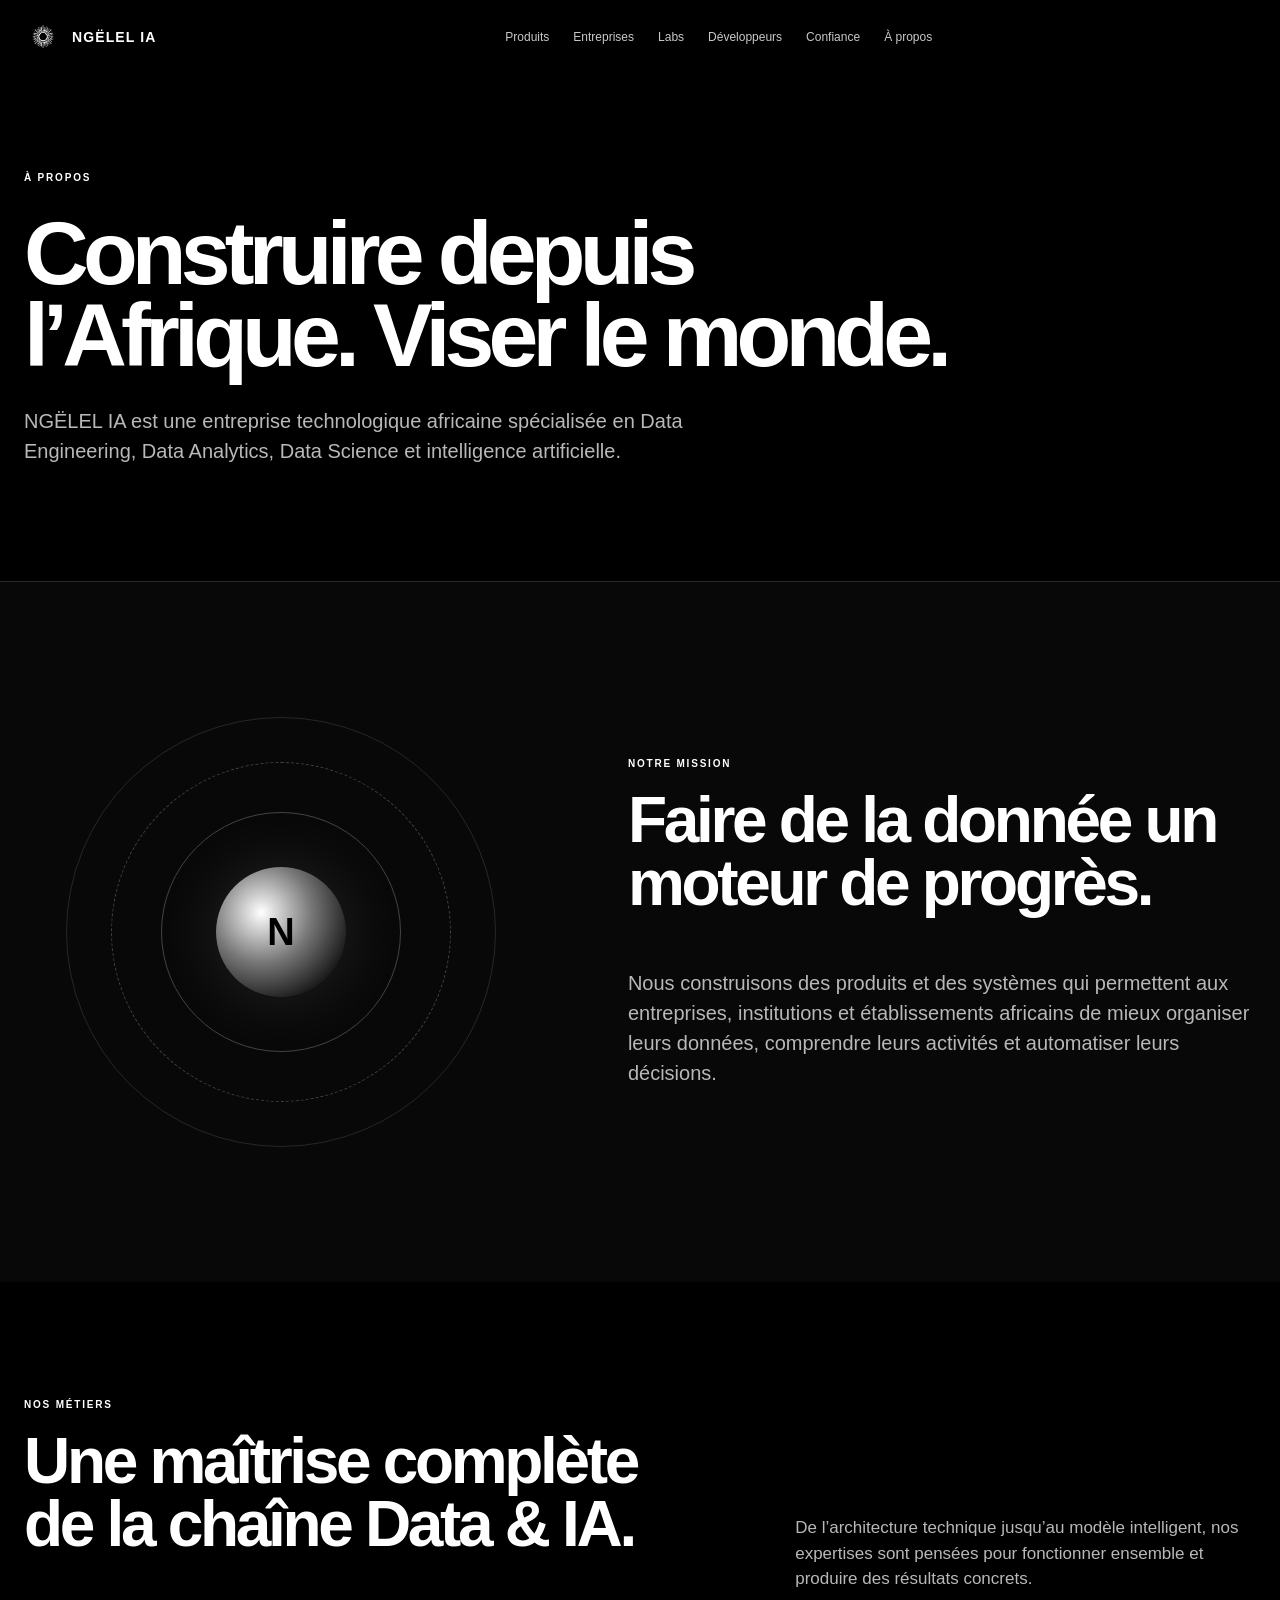
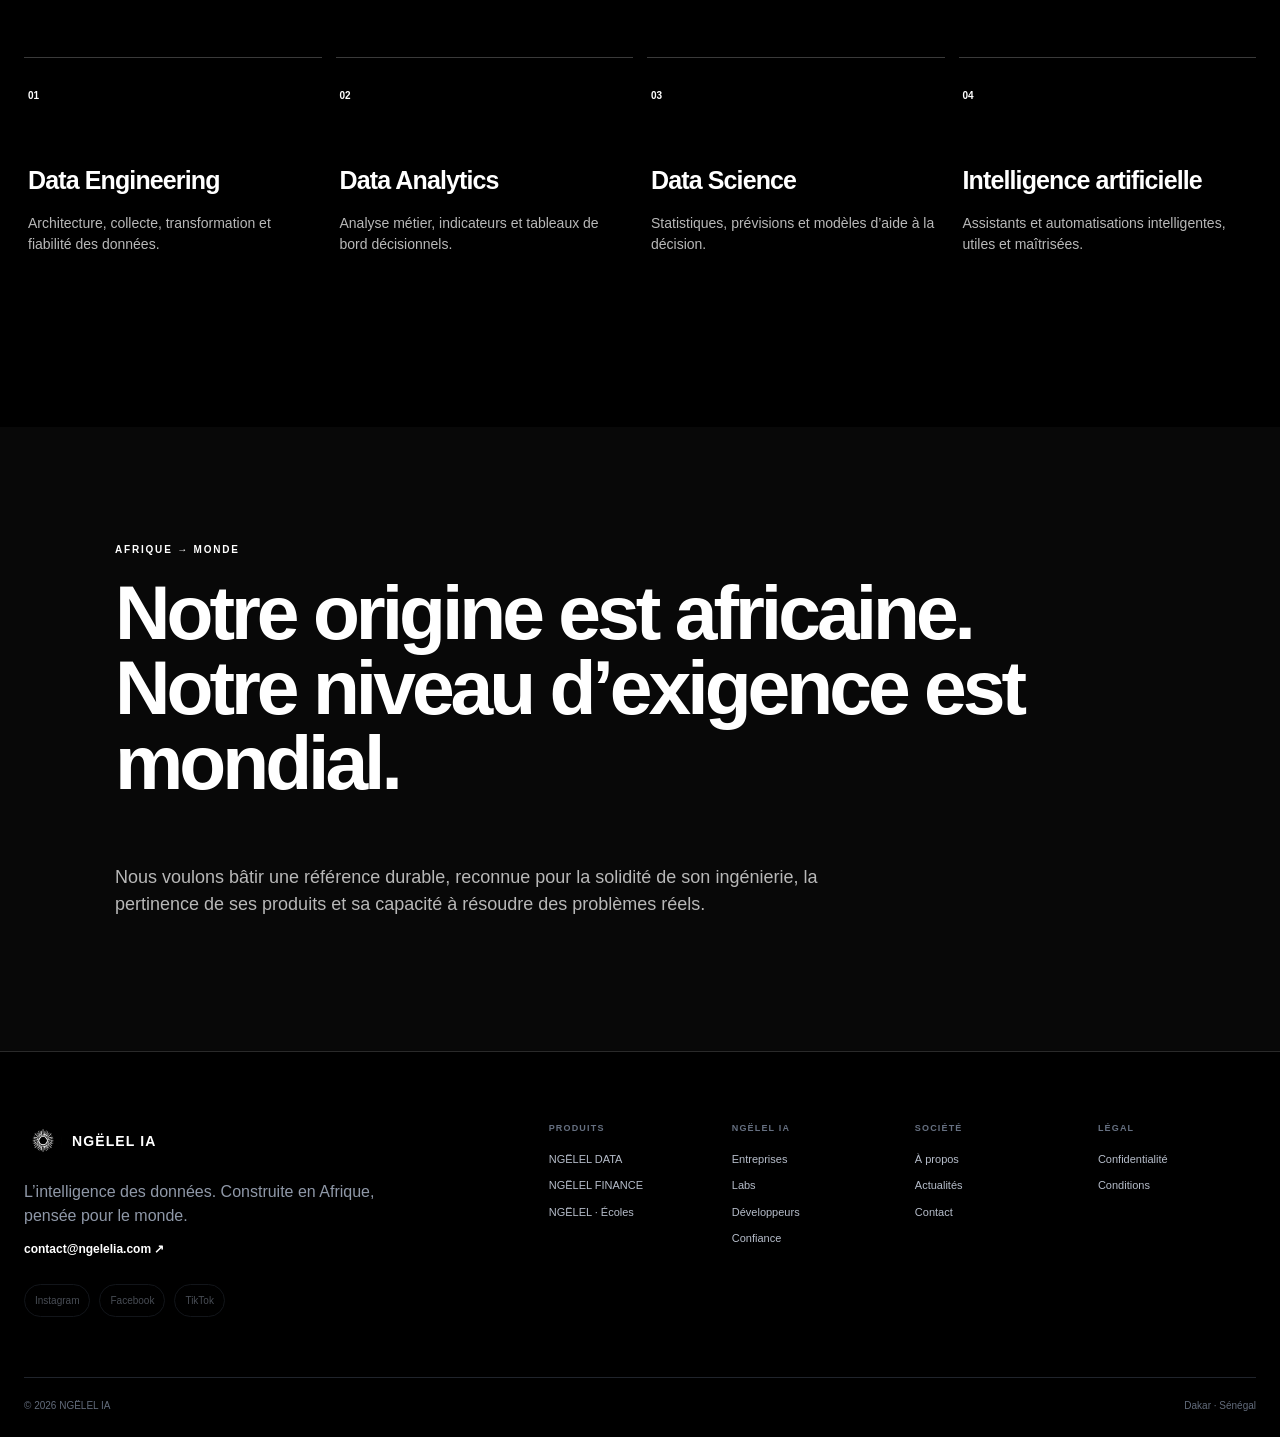
==== company.html @ 85d07af7 "Initialisation du site officiel NGELEL IA" ====
<!DOCTYPE html><html lang="fr"><head><meta charset="utf-8">
<meta name="viewport" content="width=device-width,initial-scale=1,viewport-fit=cover">
<meta name="theme-color" content="#07080b">
<meta name="description" content="NGËLEL IA est une entreprise technologique africaine spécialisée en Data Engineering, Data Analytics, Data Science et intelligence artificielle.">
<meta name="robots" content="index,follow,max-image-preview:large">
<meta property="og:type" content="website">
<meta property="og:title" content="À propos — NGËLEL IA">
<meta property="og:description" content="NGËLEL IA est une entreprise technologique africaine spécialisée en Data Engineering, Data Analytics, Data Science et intelligence artificielle.">
<meta property="og:image" content="https://ngelelia.com/assets/ngelel-logo.jpeg">
<meta name="twitter:card" content="summary">
<!-- SEO PRODUCTION NGËLEL IA -->
<meta property="og:site_name" content="NGËLEL IA">
<meta property="og:locale" content="fr_SN">
<meta property="og:url" content="https://ngelelia.com/company.html">
<meta property="og:image:width" content="843">
<meta property="og:image:height" content="843">
<meta property="og:image:alt" content="Logo NGËLEL IA">
<meta name="twitter:title" content="À propos — NGËLEL IA">
<meta name="twitter:description" content="NGËLEL IA est une entreprise technologique africaine spécialisée en Data Engineering, Data Analytics, Data Science et intelligence artificielle.">
<meta name="twitter:image" content="https://ngelelia.com/assets/ngelel-logo.jpeg">
<meta name="twitter:image:alt" content="Logo NGËLEL IA">
<link rel="canonical" href="https://ngelelia.com/company.html">
<!-- FIN SEO PRODUCTION -->
<title>À propos — NGËLEL IA</title>
<link rel="icon" href="assets/ngelel-logo.jpeg">
<link rel="manifest" href="site.webmanifest">

<link rel="stylesheet" href="styles.css">
<!-- DONNÉES STRUCTURÉES NGËLEL IA -->
<script type="application/ld+json">
{
  "@context": "https://schema.org",
  "@graph": [
    {
      "@type": "WebPage",
      "@id": "https://ngelelia.com/company.html#webpage",
      "url": "https://ngelelia.com/company.html",
      "name": "À propos — NGËLEL IA",
      "description": "NGËLEL IA est une entreprise technologique africaine spécialisée en Data Engineering, Data Analytics, Data Science et intelligence artificielle.",
      "isPartOf": {
        "@id": "https://ngelelia.com/#website"
      },
      "about": {
        "@id": "https://ngelelia.com/#organization"
      },
      "inLanguage": "fr-SN"
    },
    {
      "@type": "BreadcrumbList",
      "@id": "https://ngelelia.com/company.html#breadcrumb",
      "itemListElement": [
        {
          "@type": "ListItem",
          "position": 1,
          "name": "Accueil",
          "item": "https://ngelelia.com/"
        },
        {
          "@type": "ListItem",
          "position": 2,
          "name": "À propos",
          "item": "https://ngelelia.com/company.html"
        }
      ]
    }
  ]
}
</script>
<!-- FIN DONNÉES STRUCTURÉES -->
</head><body>
<a class="skip-link" href="#main"><span>Aller au contenu</span></a>
<header class="site-header" data-header>
  <div class="shell nav">
    <a class="brand" href="index.html" aria-label="NGËLEL IA">
      <img src="assets/ngelel-logo.jpeg" class="brand-mark" alt="">
      <span>NGËLEL IA</span>
    </a>
    <button class="menu-toggle" type="button" aria-label="Menu" aria-expanded="false" data-menu-toggle></button>
    <nav class="nav-links" data-nav>
      <a href="index.html#products"><span>Produits</span></a>
      <a href="enterprise.html"><span>Entreprises</span></a>
      <a href="labs.html">Labs</a>
      <a href="developers.html"><span>Développeurs</span></a>
      <a href="security.html"><span>Confiance</span></a>
      <a href="company.html"><span>À propos</span></a>
    </nav>

  </div>
</header><main id="main">
<section class="page-hero"><div class="shell reveal"><p class="eyebrow"><span>À PROPOS</span></p><h1><span>Construire depuis l’Afrique. Viser le monde.</span></h1><p class="page-lead"><span>NGËLEL IA est une entreprise technologique africaine spécialisée en Data Engineering, Data Analytics, Data Science et intelligence artificielle.</span></p></div></section>

<section class="section soft"><div class="shell ai-grid"><div class="ai-art reveal"><div class="neural-core">N</div><span class="arc a1"></span><span class="arc a2"></span><span class="arc a3"></span></div><div class="reveal delay-1"><p class="eyebrow">NOTRE MISSION</p><h2><span>Faire de la donnée un moteur de progrès.</span></h2><p class="large-copy"><span>Nous construisons des produits et des systèmes qui permettent aux entreprises, institutions et établissements africains de mieux organiser leurs données, comprendre leurs activités et automatiser leurs décisions.</span></p></div></div></section>
<section class="section"><div class="shell"><div class="section-head reveal"><div><p class="eyebrow">NOS MÉTIERS</p><h2>Une maîtrise complète de la chaîne Data &amp; IA.</h2></div><p>De l’architecture technique jusqu’au modèle intelligent, nos expertises sont pensées pour fonctionner ensemble et produire des résultats concrets.</p></div><div class="expertise-grid"><article class="expertise-card reveal"><span>01</span><h3>Data Engineering</h3><p>Architecture, collecte, transformation et fiabilité des données.</p></article><article class="expertise-card reveal delay-1"><span>02</span><h3>Data Analytics</h3><p>Analyse métier, indicateurs et tableaux de bord décisionnels.</p></article><article class="expertise-card reveal delay-2"><span>03</span><h3>Data Science</h3><p>Statistiques, prévisions et modèles d’aide à la décision.</p></article><article class="expertise-card reveal"><span>04</span><h3>Intelligence artificielle</h3><p>Assistants et automatisations intelligentes, utiles et maîtrisées.</p></article></div></div></section>
<section class="section africa-section"><div class="shell africa-statement reveal"><p class="eyebrow"><span>AFRIQUE → MONDE</span></p><h2><span>Notre origine est africaine. Notre niveau d’exigence est mondial.</span></h2><p>Nous voulons bâtir une référence durable, reconnue pour la solidité de son ingénierie, la pertinence de ses produits et sa capacité à résoudre des problèmes réels.</p></div></section>
</main>
<footer class="site-footer">
 <div class="shell footer-grid">
  <div class="footer-brand">
   <a class="brand" href="index.html"><img src="assets/ngelel-logo.jpeg" class="brand-mark" alt=""><span>NGËLEL IA</span></a>
   <p><span>L’intelligence des données. Construite en Afrique, pensée pour le monde.</span></p>
   <a class="footer-mail" href="mailto:contact@ngelelia.com">contact@ngelelia.com ↗</a>
   <div class="socials">
     <a data-social="instagram" href="#" aria-disabled="true">Instagram</a>
     <a data-social="facebook" href="#" aria-disabled="true">Facebook</a>
     <a data-social="tiktok" href="#" aria-disabled="true">TikTok</a>
   </div>
  </div>
  <div class="footer-links">
   <div><strong><span>Produits</span></strong><a href="data.html">NGËLEL DATA</a><a href="gestion.html">NGËLEL FINANCE</a><a href="ecoles.html">NGËLEL · Écoles</a></div>
   <div><strong>NGËLEL IA</strong><a href="enterprise.html"><span>Entreprises</span></a><a href="labs.html">Labs</a><a href="developers.html"><span>Développeurs</span></a><a href="security.html"><span>Confiance</span></a></div>
   <div><strong><span>Société</span></strong><a href="company.html"><span>À propos</span></a><a href="news.html"><span>Actualités</span></a><a href="contact.html">Contact</a></div>
   <div><strong><span>Légal</span></strong><a href="privacy.html"><span>Confidentialité</span></a><a href="terms.html"><span>Conditions</span></a></div>
  </div>
 </div>
 <div class="shell footer-bottom"><span>© <span data-year></span> NGËLEL IA</span><span>Dakar · Sénégal</span></div>
</footer>
<script src="script.js" defer></script></body></html>
---- styles.css ----
:root{
 --bg:#07080b;--surface:#0d1016;--surface2:#121621;--ink:#f7f8fb;--muted:#9ba3b4;--line:#242a36;
 --blue:#ffffff;--cyan:#ffffff;--purple:#ffffff;--pink:#ffffff;--max:1280px;--r:28px;
 color-scheme:dark
}
html[data-theme="light"]{--bg:#f8f9fb;--surface:#fff;--surface2:#f1f3f7;--ink:#101116;--muted:#596173;--line:#dfe3ea;color-scheme:light}
*{box-sizing:border-box}html{scroll-behavior:smooth}body{margin:0;background:var(--bg);color:var(--ink);font-family:Inter,ui-sans-serif,-apple-system,BlinkMacSystemFont,"Segoe UI",sans-serif;line-height:1.5;-webkit-font-smoothing:antialiased;overflow-x:hidden}
[data-en]{display:none}html[data-lang="en"] [data-fr]{display:none!important}html[data-lang="en"] [data-en]{display:revert}
a{color:inherit;text-decoration:none}img{display:block;max-width:100%}button,input,select,textarea{font:inherit}.shell{width:min(calc(100% - 48px),var(--max));margin:auto}.skip-link{position:absolute;left:-9999px}.skip-link:focus{left:16px;top:16px;z-index:1000;background:#fff;color:#000;padding:10px 14px;border-radius:10px}
.site-header{position:fixed;z-index:90;top:0;left:0;right:0;background:color-mix(in srgb,var(--bg) 82%,transparent);backdrop-filter:blur(20px);border-bottom:1px solid transparent;transition:.25s}.site-header.scrolled{border-color:var(--line)}.nav{height:74px;display:flex;align-items:center;gap:25px}.brand{display:flex;align-items:center;gap:10px;font-size:14px;font-weight:850;letter-spacing:.08em}.brand-mark{width:38px;height:38px;border-radius:50%;object-fit:cover;background:#fff}html[data-theme="dark"] .brand-mark{filter:invert(1)}
.nav-links{display:flex;gap:24px;margin:auto;font-size:12px;color:var(--muted)}.nav-links a:hover{color:var(--ink)}.header-actions{display:flex;align-items:center;gap:7px}.control-btn{height:38px;min-width:38px;border-radius:999px;border:1px solid var(--line);color:var(--ink);background:var(--surface);font-size:11px;font-weight:850;cursor:pointer}.lang-btn{padding:0 12px}.header-cta{height:40px;padding:0 15px;border-radius:999px;display:flex;align-items:center;background:linear-gradient(100deg,#ffffff,#884cff);font-size:11px;font-weight:850;color:white}.menu-toggle{display:none;background:none;border:0;width:40px;height:40px}.menu-toggle span{display:block;background:var(--ink);height:1.5px;margin:7px}
.hero-ultimate{min-height:930px;padding:155px 0 30px;position:relative;overflow:hidden}.hero-grid-lines{position:absolute;inset:0;background-image:linear-gradient(rgba(75,130,255,.08) 1px,transparent 1px),linear-gradient(90deg,rgba(75,130,255,.08) 1px,transparent 1px);background-size:80px 80px;mask-image:linear-gradient(to bottom,#000 25%,transparent 87%);opacity:.55}.hero-layout{position:relative;display:grid;grid-template-columns:1.08fr .92fr;gap:60px;align-items:center}.pill{display:inline-flex;align-items:center;gap:9px;border:1px solid #264055;border-radius:999px;padding:8px 12px;font-size:10px;font-weight:850;letter-spacing:.1em;color:#b7c8d9;background:rgba(10,25,35,.55)}.pulse{width:6px;height:6px;border-radius:50%;background:#ffffff;box-shadow:0 0 15px #ffffff}
h1,h2,h3,p{margin-top:0}h1{font-size:clamp(60px,7vw,104px);line-height:.91;letter-spacing:-.065em;font-weight:670;margin:28px 0 30px}h1 span{background:linear-gradient(90deg,#ffffff,#ffffff,#ffffff);-webkit-background-clip:text;color:transparent}h2{font-size:clamp(42px,5vw,76px);line-height:.98;letter-spacing:-.052em;font-weight:650}h3{font-size:28px;letter-spacing:-.035em}.hero-lead{max-width:740px;color:var(--muted);font-size:19px;line-height:1.6}.hero-actions{display:flex;gap:11px;flex-wrap:wrap;margin-top:30px}.button{display:inline-flex;align-items:center;justify-content:center;min-height:50px;padding:0 19px;border:1px solid var(--line);border-radius:12px;font-size:12px;font-weight:850;transition:.2s}.button:hover{transform:translateY(-2px)}.button.primary{background:#ffffff;border-color:#ffffff;color:#fff}.button.gradient{background:linear-gradient(100deg,#ffffff,#ffffff);border:0}.button.glass{background:color-mix(in srgb,var(--surface) 70%,transparent)}.button.white{background:#fff;color:#090a0d;border-color:#fff}.capability-row{display:flex;gap:21px;flex-wrap:wrap;margin-top:50px;color:var(--muted);font-size:10px;font-weight:750}.capability-row span:before{content:"✦";color:#ffffff;margin-right:7px}
.hero-visual{height:610px;position:relative;display:grid;place-items:center}.hero-visual img{width:430px;height:570px;object-fit:cover;border-radius:220px;mask-image:radial-gradient(ellipse,#000 48%,transparent 73%);filter:saturate(1.14) contrast(1.08);position:relative;z-index:2}.visual-halo{position:absolute;width:520px;height:520px;border-radius:50%;background:radial-gradient(circle,rgba(36,133,255,.32),rgba(134,71,255,.13) 35%,transparent 67%);filter:blur(20px)}.visual-card{position:absolute;z-index:4;border:1px solid #26364d;background:rgba(8,12,20,.76);backdrop-filter:blur(13px);padding:13px 15px;border-radius:14px;box-shadow:0 15px 45px rgba(0,0,0,.3)}.visual-card small{display:block;color:#798da5;font-size:9px;letter-spacing:.12em}.visual-card strong{font-size:13px}.v1{left:5%;top:26%}.v2{right:1%;top:35%}.v3{right:5%;bottom:18%}.hero-bottom{position:relative;margin-top:20px;border-top:1px solid var(--line);padding-top:22px;display:flex;justify-content:space-between;font-size:10px;color:var(--muted)}.hero-bottom a{color:var(--ink)}
.marquee{border-top:1px solid var(--line);border-bottom:1px solid var(--line);overflow:hidden}.marquee>div{display:flex;width:max-content;gap:42px;padding:13px;font-size:10px;font-weight:850;letter-spacing:.16em;color:#76839b;animation:move 32s linear infinite}@keyframes move{to{transform:translateX(-50%)}}
.section{padding:115px 0}.eyebrow{font-size:10px;letter-spacing:.18em;font-weight:900;color:#ffffff;margin:0 0 18px}.section-head{display:grid;grid-template-columns:1.2fr .8fr;gap:80px;align-items:end;margin-bottom:48px}.section-head>p{color:var(--muted);font-size:17px}.product-grid-ultimate{display:grid;grid-template-columns:repeat(3,minmax(0,1fr));gap:16px}.product-card{min-height:520px;border:1px solid var(--line);border-radius:24px;padding:28px;position:relative;overflow:hidden;background:linear-gradient(150deg,var(--surface),var(--surface2));transition:.25s}.product-card:hover{transform:translateY(-5px);border-color:#5b5b5b}.product-card:before{content:"";position:absolute;width:380px;height:380px;border-radius:50%;right:-140px;top:-150px;filter:blur(5px);opacity:.22}.data-card:before,.gestion-card:before,.school-card:before{background:radial-gradient(circle,#ffffff,transparent 67%)}.product-meta{display:flex;justify-content:space-between;color:#9a9a9a;font-size:9px;letter-spacing:.12em}.live-dot{border:1px solid var(--line);border-radius:999px;padding:5px 8px}.product-card h3{font-size:36px;margin:100px 0 14px}.product-card p{max-width:560px;color:var(--muted)}.tags{display:flex;gap:7px;flex-wrap:wrap;margin:22px 0 52px}.tags span{font-size:9px;padding:6px 9px;border:1px solid var(--line);border-radius:999px}.product-link{position:absolute;bottom:28px;left:28px;font-size:11px;font-weight:850}.mini-art{position:absolute;right:25px;top:78px;width:170px;height:130px}.data-art{display:flex;align-items:end;gap:8px;transform:perspective(300px) rotateY(-18deg)}.data-art i{display:block;width:22px;background:linear-gradient(#39efc6,#1788ff);border-radius:5px 5px 2px 2px;box-shadow:0 0 20px rgba(42,202,218,.26)}.data-art i:nth-child(1){height:40%}.data-art i:nth-child(2){height:75%}.data-art i:nth-child(3){height:58%}.data-art i:nth-child(4){height:96%}.data-art i:nth-child(5){height:72%}.invoice-art div{position:absolute;width:110px;height:128px;border:1px solid #9d5ec5;border-radius:10px;background:linear-gradient(145deg,rgba(139,54,190,.35),rgba(37,17,61,.2));transform:rotate(8deg)}.invoice-art div:nth-child(2){transform:translate(25px,12px) rotate(4deg)}.invoice-art div:nth-child(3){transform:translate(50px,24px)}.school-art{display:grid;grid-template-columns:repeat(3,1fr);gap:8px;align-items:end;padding:10px}.school-art div{border:1px solid #5a5a5a;border-radius:8px 8px 2px 2px;background:linear-gradient(180deg,rgba(255,255,255,.12),rgba(255,255,255,.02))}.school-art div:nth-child(1){height:68%}.school-art div:nth-child(2){height:100%}.school-art div:nth-child(3){height:80%}
.expertise-section{background:#050505}.expertise-grid{display:grid;grid-template-columns:repeat(4,minmax(0,1fr));gap:14px}.expertise-card{border-top:1px solid #3a3a3a;padding:24px 4px 6px;min-height:255px}.expertise-card>span,.research-axis>span{font-size:10px;font-weight:850;color:#fff}.expertise-card h3{font-size:25px;margin:56px 0 14px}.expertise-card p{color:var(--muted);font-size:14px}
.research-grid{display:grid;grid-template-columns:repeat(3,minmax(0,1fr));gap:14px}.research-axis{border:1px solid var(--line);border-radius:20px;padding:25px;min-height:260px;background:#080808}.research-axis h3{margin:60px 0 14px}.research-axis p{color:var(--muted)}.publications-grid{display:grid;grid-template-columns:minmax(0,760px);gap:16px}.research-publication{border:1px solid #3a3a3a;border-radius:22px;padding:30px;background:#000}.publication-meta{display:flex;justify-content:space-between;gap:20px;color:#9b9b9b;font-size:10px;letter-spacing:.12em}.research-publication h3{font-size:34px;margin:70px 0 14px}.research-publication p{color:var(--muted);max-width:650px}.publication-status{display:inline-block;margin-top:20px;border:1px solid #3a3a3a;border-radius:999px;padding:7px 10px;font-size:10px;color:#d8d8d8}
.privacy-local{padding-top:20px}.privacy-panel{border:1px solid #26344a;border-radius:28px;padding:56px;background:radial-gradient(circle at 10% 50%,rgba(37,104,255,.14),transparent 35%),linear-gradient(120deg,#0b1120,#111125);color:#f6f7fb;display:grid;grid-template-columns:.4fr 1.6fr;gap:50px;align-items:center}html[data-theme="light"] .privacy-panel{background:linear-gradient(120deg,#eaf2ff,#f1ecff);color:#111}.lock-orbit{width:180px;height:180px;border:1px solid #364968;border-radius:50%;display:grid;place-items:center;position:relative}.lock-orbit:before,.lock-orbit:after{content:"";position:absolute;border:1px dashed #2e4e8d;border-radius:50%;inset:-22px}.lock-orbit:after{inset:25px}.lock{font-size:30px;font-weight:900;color:#ffffff}.privacy-copy>p{color:#a8b1c2;font-size:17px}.privacy-points{display:grid;grid-template-columns:repeat(4,1fr);border-top:1px solid #293850;border-bottom:1px solid #293850;margin-top:30px}.privacy-points div{padding:18px 12px 18px 0}.privacy-points strong{display:block;color:#ffffff;font-size:10px}.privacy-points span{font-size:11px}
.ai-section{background:linear-gradient(180deg,var(--bg),var(--surface))}.ai-grid{display:grid;grid-template-columns:.9fr 1.1fr;gap:90px;align-items:center}.ai-art{height:470px;position:relative;display:grid;place-items:center}.neural-core{width:130px;height:130px;border-radius:50%;display:grid;place-items:center;font-size:38px;font-weight:900;background:radial-gradient(circle at 35% 35%,#ffffff,#ffffff 40%,#ffffff 78%);box-shadow:0 0 80px rgba(50,93,255,.4);position:relative;z-index:4}.arc{position:absolute;border:1px solid #314e7d;border-radius:50%}.a1{width:240px;height:240px}.a2{width:340px;height:340px;border-style:dashed}.a3{width:430px;height:430px;opacity:.5}.ai-art .dot{position:absolute;width:10px;height:10px;border-radius:50%;background:#ffffff;box-shadow:0 0 20px #ffffff}.d1{top:80px;left:28%}.d2{right:18%;top:40%}.d3{bottom:80px;left:30%}.d4{left:14%;top:45%}.large-copy{color:var(--muted);font-size:20px}.text-link{display:inline-block;margin-top:18px;font-size:11px;font-weight:850;border-bottom:1px solid currentColor;padding-bottom:3px}
.africa-section{background:var(--surface)}.africa-statement{max-width:1050px}.africa-statement h2{font-size:clamp(48px,6vw,90px)}.africa-statement>p:last-child{max-width:720px;font-size:18px;color:var(--muted)}
.cases-grid{display:grid;grid-template-columns:repeat(3,1fr);gap:14px}.case{border:1px solid var(--line);border-radius:20px;padding:25px;min-height:300px;background:var(--surface)}.case>span{font-size:10px;color:#ffffff;font-weight:850}.case h3{margin-top:90px}.case p{color:var(--muted)}
.contact-final{padding-top:20px}.contact-banner{border-radius:24px;padding:45px;background:linear-gradient(105deg,#111111,#171717 47%,#1d1d1d);color:#fff;display:grid;grid-template-columns:1.3fr .7fr;gap:30px;align-items:center}.contact-banner h2{font-size:45px}.contact-banner p{color:#d4dbff}.banner-actions{display:flex;gap:10px;justify-content:flex-end;flex-wrap:wrap}
.page-hero{padding:170px 0 95px;border-bottom:1px solid var(--line)}.page-hero h1{max-width:1000px}.page-lead{max-width:760px;font-size:20px;color:var(--muted)}.soft{background:var(--surface)}.code-panel{display:grid;grid-template-columns:1fr 1fr;gap:50px;background:#080b11;border:1px solid #242c3b;border-radius:24px;padding:35px;color:#fff}.code-panel div{display:flex;flex-direction:column;gap:8px}.code-panel code{font-size:13px;color:#ffffff}.code-panel p{color:#9ba6b9}.legal{max-width:920px}.legal h2{font-size:32px;margin:54px 0 16px}.legal p,.legal li{color:var(--muted);font-size:16px;line-height:1.75}.legal ul{margin:0;padding-left:22px;display:grid;gap:8px}.legal a{color:#fff;border-bottom:1px solid #555}.legal-meta{display:flex;justify-content:space-between;gap:20px;margin-bottom:24px;color:#8f8f8f;font-size:10px;letter-spacing:.12em}.notice{border:1px solid var(--line);padding:20px;border-radius:14px;background:var(--surface2);color:#d8d8d8}.notice strong{color:#fff}.trust-metrics{display:grid;grid-template-columns:repeat(4,minmax(0,1fr));gap:14px}.trust-metric{border:1px solid var(--line);border-radius:20px;padding:26px;min-height:220px;background:#000;display:flex;flex-direction:column;justify-content:space-between}.trust-metric strong{font-size:clamp(64px,7vw,100px);line-height:.9;letter-spacing:-.06em}.trust-metric span{max-width:170px;color:var(--muted);font-size:13px}.security-commitments{display:grid;grid-template-columns:1fr 1fr;border-top:1px solid var(--line);border-left:1px solid var(--line)}.security-commitments article{padding:30px;border-right:1px solid var(--line);border-bottom:1px solid var(--line);min-height:190px}.security-commitments strong{font-size:20px}.security-commitments p{color:var(--muted);margin:50px 0 0}
.contact-page{background:var(--surface)}.contact-grid{display:grid;grid-template-columns:.8fr 1.2fr;gap:70px}.contact-intro>p{color:var(--muted);font-size:18px}.direct-links{display:flex;flex-direction:column;gap:12px;margin-top:35px;font-size:13px;font-weight:850}.lead-form{border:1px solid var(--line);background:var(--bg);border-radius:24px;padding:28px}.form-grid{display:grid;grid-template-columns:1fr 1fr;gap:14px}.form-grid label{font-size:10px;font-weight:850;color:var(--muted);display:flex;flex-direction:column;gap:7px}.form-grid label.full{grid-column:1/-1}.form-grid input,.form-grid select,.form-grid textarea{border:1px solid var(--line);border-radius:12px;background:var(--surface);color:var(--ink);padding:13px 14px;outline:none}.form-grid textarea{min-height:130px;resize:vertical}.lead-form>.button{margin-top:16px}.form-note{font-size:10px;color:var(--muted);margin-top:12px}
.site-footer{border-top:1px solid var(--line);padding:70px 0 24px;background:#050608;color:#fff}.footer-grid{display:grid;grid-template-columns:.9fr 1.4fr;gap:70px}.footer-brand p{max-width:390px;color:#8f98a8;margin:20px 0 8px}.footer-mail{font-size:12px;font-weight:850}.socials{display:flex;gap:9px;margin-top:24px;flex-wrap:wrap}.socials a{font-size:10px;border:1px solid #242a34;border-radius:999px;padding:8px 10px;color:#8f98a8}.socials a[aria-disabled="true"]{opacity:.5}.footer-links{display:grid;grid-template-columns:repeat(4,1fr);gap:25px}.footer-links div{display:flex;flex-direction:column;gap:10px}.footer-links strong{font-size:9px;letter-spacing:.13em;color:#667081;text-transform:uppercase;margin-bottom:5px}.footer-links a{font-size:11px;color:#b6bdca}.footer-bottom{border-top:1px solid #20242c;margin-top:60px;padding-top:20px;color:#626b7b;font-size:10px;display:flex;justify-content:space-between}
.reveal{opacity:0;transform:translateY(22px);transition:opacity .85s ease,transform .85s ease}.reveal.visible{opacity:1;transform:none}.delay-1{transition-delay:.12s}.delay-2{transition-delay:.23s}
@media(max-width:1000px){.nav-links,.header-cta{display:none}.menu-toggle{display:block}.nav-links.open{display:flex;position:absolute;top:74px;left:0;right:0;background:var(--bg);padding:24px;flex-direction:column;border-bottom:1px solid var(--line)}.header-actions{margin-left:auto}.hero-layout,.section-head,.privacy-panel,.ai-grid,.contact-grid,.footer-grid,.contact-banner{grid-template-columns:1fr}.hero-visual{height:500px}.product-grid-ultimate,.cases-grid{grid-template-columns:1fr}.privacy-points{grid-template-columns:1fr 1fr}.banner-actions{justify-content:flex-start}.footer-links{grid-template-columns:1fr 1fr}}
@media(max-width:640px){.shell{width:min(calc(100% - 28px),var(--max))}.section{padding:80px 0}.brand span{font-size:11px}.hero-ultimate{padding-top:125px;min-height:auto}h1{font-size:55px}.hero-lead{font-size:16px}.hero-visual{height:390px}.hero-visual img{width:280px;height:380px}.visual-card{display:none}.hero-bottom{flex-direction:column;gap:8px}.product-card{min-height:470px}.product-card h3{font-size:35px;margin-top:110px}.mini-art{width:135px}.privacy-panel{padding:30px 22px}.lock-orbit{width:120px;height:120px}.privacy-points{grid-template-columns:1fr}.ai-art{height:340px}.a3{width:310px;height:310px}.a2{width:250px;height:250px}.a1{width:190px;height:190px}.contact-banner{padding:30px 22px}.contact-banner h2{font-size:34px}.form-grid{grid-template-columns:1fr}.form-grid label.full{grid-column:auto}.footer-links{grid-template-columns:1fr 1fr}.footer-bottom{flex-direction:column;gap:8px}.control-btn{min-width:34px;height:34px}.lang-btn{padding:0 8px}}
@media(prefers-reduced-motion:reduce){*{scroll-behavior:auto!important}.marquee>div{animation:none}.reveal{opacity:1;transform:none;transition:none}}

@media(max-width:1100px){.product-grid-ultimate{grid-template-columns:1fr 1fr}.expertise-grid,.trust-metrics{grid-template-columns:1fr 1fr}}
@media(max-width:760px){.product-grid-ultimate,.expertise-grid,.research-grid,.trust-metrics,.security-commitments{grid-template-columns:1fr}.expertise-card{min-height:220px}.research-publication h3{font-size:28px}.publication-meta,.legal-meta{flex-direction:column;gap:5px}.trust-metric{min-height:190px}.security-commitments article{min-height:170px}}


/* ===== Hero logo visual (replaces globe image) ===== */
.hero-logo-stage{
  width:560px;height:560px;position:relative;display:grid;place-items:center;
}
.hero-logo-core{
  width:300px;height:300px;border-radius:50%;overflow:hidden;position:relative;z-index:5;
  background:#fff;box-shadow:0 0 0 1px rgba(255,255,255,.08),0 35px 100px rgba(0,0,0,.35),0 0 90px rgba(44,128,255,.20);
}
.hero-logo-core img{width:100%;height:100%;object-fit:cover}
html[data-theme="dark"] .hero-logo-core img{filter:invert(1)}
.hero-orbit{
  position:absolute;border-radius:50%;border:1px solid rgba(62,133,255,.28);
  box-shadow:inset 0 0 50px rgba(32,102,255,.04);
}
.orbit-a{width:390px;height:390px;animation:spinLogo 22s linear infinite}
.orbit-b{width:480px;height:480px;border-style:dashed;animation:spinLogo 32s linear infinite reverse}
.orbit-c{width:560px;height:560px;border-color:rgba(145,78,255,.18);animation:spinLogo 44s linear infinite}
@keyframes spinLogo{to{transform:rotate(360deg)}}
html[data-theme="light"] .hero-logo-core{box-shadow:0 25px 80px rgba(20,30,55,.15)}
html[data-theme="light"] .hero-logo-core img{filter:none}
@media(max-width:1000px){
  .hero-logo-stage{width:470px;height:470px}
  .hero-logo-core{width:260px;height:260px}
  .orbit-a{width:340px;height:340px}.orbit-b{width:410px;height:410px}.orbit-c{width:470px;height:470px}
}
@media(max-width:640px){
  .hero-logo-stage{width:330px;height:330px}
  .hero-logo-core{width:190px;height:190px}
  .orbit-a{width:250px;height:250px}.orbit-b{width:290px;height:290px}.orbit-c{width:330px;height:330px}
}


/* ===== FINAL FR — NOIR & BLANC UNIQUEMENT ===== */
:root{
  --bg:#000000;
  --surface:#080808;
  --surface2:#111111;
  --ink:#ffffff;
  --muted:#b8b8b8;
  --line:#2a2a2a;
  --blue:#ffffff;
  --cyan:#ffffff;
  --purple:#ffffff;
  --pink:#ffffff;
  color-scheme:dark;
}
html,html[data-theme="light"],html[data-theme="dark"]{
  color-scheme:dark;
  --bg:#000000;
  --surface:#080808;
  --surface2:#111111;
  --ink:#ffffff;
  --muted:#b8b8b8;
  --line:#2a2a2a;
}
body{background:#000;color:#fff}
.site-header{background:rgba(0,0,0,.88)!important}
.header-actions{display:none!important}
.control-btn,.lang-btn,.theme-btn{display:none!important}
.nav-links a{color:#c8c8c8}
.nav-links a:hover{color:#fff}
.brand-mark{filter:invert(1)!important}
.hero-grid-lines{
  background-image:linear-gradient(rgba(255,255,255,.04) 1px,transparent 1px),linear-gradient(90deg,rgba(255,255,255,.04) 1px,transparent 1px)!important;
}
h1 span{
  background:none!important;
  -webkit-background-clip:initial!important;
  color:#fff!important;
}
.pill{border-color:#2a2a2a;background:#090909;color:#d8d8d8}
.pulse{background:#fff;box-shadow:0 0 14px rgba(255,255,255,.8)}
.button.primary,.button.gradient{
  background:#fff!important;
  color:#000!important;
  border-color:#fff!important;
}
.button.glass{
  background:#0d0d0d!important;
  color:#fff!important;
  border-color:#333!important;
}
.button.white{
  background:#fff!important;
  color:#000!important;
}
.capability-row span:before{color:#fff!important}
.visual-card{
  background:rgba(8,8,8,.84)!important;
  border-color:#333!important;
}
.hero-orbit{
  border-color:rgba(255,255,255,.22)!important;
  box-shadow:inset 0 0 50px rgba(255,255,255,.03)!important;
}
.orbit-c{border-color:rgba(255,255,255,.12)!important}
.hero-logo-core{
  box-shadow:0 0 0 1px rgba(255,255,255,.08),0 35px 100px rgba(0,0,0,.55),0 0 70px rgba(255,255,255,.07)!important;
}
.marquee>div,.eyebrow,.case>span,.privacy-points strong,.code-panel code{color:#fff!important}
.product-card:before{display:none!important}
.data-art i{background:linear-gradient(#fff,#555)!important;box-shadow:0 0 18px rgba(255,255,255,.12)!important}
.invoice-art div{
  border-color:#555!important;
  background:linear-gradient(145deg,rgba(255,255,255,.08),rgba(255,255,255,.02))!important;
}
.privacy-panel{
  background:linear-gradient(120deg,#090909,#111)!important;
  border-color:#2c2c2c!important;
}
.lock{color:#fff!important}
.lock-orbit,.lock-orbit:before,.lock-orbit:after{border-color:#444!important}
.ai-section{background:linear-gradient(180deg,#000,#080808)!important}
.neural-core{
  background:radial-gradient(circle at 35% 35%,#fff,#777 42%,#111 80%)!important;
  color:#000!important;
  box-shadow:0 0 70px rgba(255,255,255,.12)!important;
}
.arc{border-color:#444!important}
.ai-art .dot{background:#fff!important;box-shadow:0 0 18px rgba(255,255,255,.5)!important}
.contact-banner{
  background:linear-gradient(105deg,#111,#1a1a1a 50%,#222)!important;
  border:1px solid #333!important;
}
.contact-banner p{color:#cfcfcf!important}
.site-footer{background:#000!important}
.soft,.africa-section{background:#080808!important}
.product-card,.case,.lead-form,.notice{background:#080808!important}
.code-panel{background:#050505!important}

/* ===== RESPONSIVITÉ & NAVIGATION MOBILE — MISE À JOUR PRODUCTION ===== */
.menu-toggle{
  position:relative;
  flex:0 0 44px;
  width:44px;
  height:44px;
  margin-left:auto;
  padding:0;
  border:1px solid transparent;
  border-radius:50%;
  color:#fff;
  cursor:pointer;
  -webkit-tap-highlight-color:transparent;
  transition:background-color .2s ease,border-color .2s ease;
}
.menu-toggle::before,
.menu-toggle::after{
  content:"";
  position:absolute;
  left:12px;
  width:20px;
  height:1.5px;
  border-radius:999px;
  background:currentColor;
  transform-origin:center;
  transition:top .22s ease,transform .22s ease;
}
.menu-toggle::before{top:16px;box-shadow:0 6px 0 currentColor}
.menu-toggle::after{top:28px}
.menu-toggle:hover,
.menu-toggle:focus-visible{background:#111;border-color:#333;outline:none}
.menu-toggle.active::before{top:21px;box-shadow:none;transform:rotate(45deg)}
.menu-toggle.active::after{top:21px;transform:rotate(-45deg)}

/* Les enfants de grilles peuvent rétrécir sans créer de débordement horizontal. */
.hero-layout>*,.section-head>*,.ai-grid>*,.contact-grid>*,.footer-grid>*,
.product-grid-ultimate>*,.expertise-grid>*,.research-grid>*,.trust-metrics>*{min-width:0}
.lead-form input,.lead-form select,.lead-form textarea{width:100%;max-width:100%}
.footer-mail,.direct-links a,.legal a{overflow-wrap:anywhere}

@media(max-width:1000px){
  .site-header{backdrop-filter:blur(18px);-webkit-backdrop-filter:blur(18px)}
  .nav{height:68px;gap:14px}
  .brand{flex:0 1 auto;min-width:0}
  .menu-toggle{display:block;z-index:2}
  .nav-links{
    display:flex;
    position:absolute;
    z-index:1;
    top:68px;
    left:0;
    right:0;
    max-height:calc(100dvh - 68px);
    margin:0;
    padding:16px max(24px,calc((100vw - var(--max))/2 + 24px)) 24px;
    flex-direction:column;
    gap:0;
    overflow-y:auto;
    overscroll-behavior:contain;
    background:rgba(0,0,0,.98);
    border-bottom:1px solid var(--line);
    box-shadow:0 24px 60px rgba(0,0,0,.48);
    opacity:0;
    visibility:hidden;
    pointer-events:none;
    transform:translateY(-10px);
    transition:opacity .2s ease,transform .2s ease,visibility .2s;
  }
  .nav-links.open{
    display:flex;
    top:68px;
    padding-top:16px;
    opacity:1;
    visibility:visible;
    pointer-events:auto;
    transform:translateY(0);
  }
  .nav-links a{
    display:flex;
    align-items:center;
    min-height:54px;
    padding:0 4px;
    border-bottom:1px solid #1d1d1d;
    color:#fff;
    font-size:14px;
    font-weight:700;
    letter-spacing:-.01em;
  }
  .nav-links a:last-child{border-bottom:0}
  .hero-ultimate{min-height:auto;padding-bottom:64px}
  .hero-layout{gap:30px}
  .hero-visual{width:100%;height:auto;min-height:470px;overflow:hidden}
  .section-head{gap:20px}
  .code-panel{grid-template-columns:1fr;gap:24px}
}

@media(max-width:760px){
  .shell{width:min(calc(100% - 32px),var(--max))}
  .section{padding:76px 0}
  .page-hero{padding:132px 0 68px}
  .page-lead,.large-copy{font-size:17px}
  .hero-logo-stage{width:min(100%,390px);height:auto;aspect-ratio:1}
  .hero-logo-core{width:55%;height:55%}
  .orbit-a{width:72%;height:72%}
  .orbit-b{width:86%;height:86%}
  .orbit-c{width:100%;height:100%}
  .hero-visual{min-height:400px}
  .product-card{min-height:450px;padding:24px}
  .product-link{left:24px;bottom:24px}
  .privacy-panel,.contact-banner,.lead-form,.research-publication{padding:26px 22px}
  .footer-grid{gap:50px}
}

@media(max-width:640px){
  .shell{width:min(calc(100% - 28px),var(--max))}
  .brand-mark{width:34px;height:34px}
  .brand span{font-size:11px;white-space:nowrap}
  h1{font-size:clamp(42px,13vw,55px);line-height:.94;letter-spacing:-.055em}
  h2{font-size:clamp(36px,11vw,48px)}
  .hero-ultimate{padding-top:116px}
  .hero-lead{font-size:16px}
  .pill{max-width:100%;flex-wrap:wrap;line-height:1.45}
  .capability-row{gap:12px 18px;margin-top:36px}
  .hero-logo-stage{width:min(100%,340px)}
  .hero-visual{min-height:350px}
  .product-card h3{font-size:clamp(30px,9vw,35px)}
  .research-publication h3{font-size:clamp(25px,8vw,30px);overflow-wrap:anywhere}
  .publication-meta{letter-spacing:.08em}
  .privacy-panel{gap:30px}
  .footer-bottom{align-items:flex-start}
}

@media(max-width:420px){
  .nav{height:64px}
  .nav-links,.nav-links.open{top:64px;max-height:calc(100dvh - 64px);padding-left:18px;padding-right:18px}
  .section{padding:66px 0}
  .page-hero{padding:116px 0 58px}
  .hero-actions,.banner-actions{display:grid;grid-template-columns:1fr;width:100%}
  .hero-actions .button,.banner-actions .button{width:100%}
  .hero-logo-stage{width:min(100%,300px)}
  .hero-visual{min-height:310px}
  .product-card{min-height:430px;padding:22px}
  .product-card h3{margin-top:104px}
  .mini-art{right:16px;width:120px}
  .contact-banner h2{font-size:31px}
  .footer-links{grid-template-columns:1fr;gap:30px}
  .footer-links div{padding-bottom:20px;border-bottom:1px solid #1d1d1d}
  .footer-links div:last-child{border-bottom:0}
}

@media(max-width:340px){
  .shell{width:min(calc(100% - 22px),var(--max))}
  .brand span{font-size:10px;letter-spacing:.05em}
  .menu-toggle{flex-basis:42px;width:42px;height:42px}
  h1{font-size:40px}
  .hero-logo-stage{width:270px;max-width:100%}
  .hero-visual{min-height:285px}
}

@media(prefers-reduced-motion:reduce){
  .menu-toggle,.menu-toggle::before,.menu-toggle::after,.nav-links{transition:none!important}
}
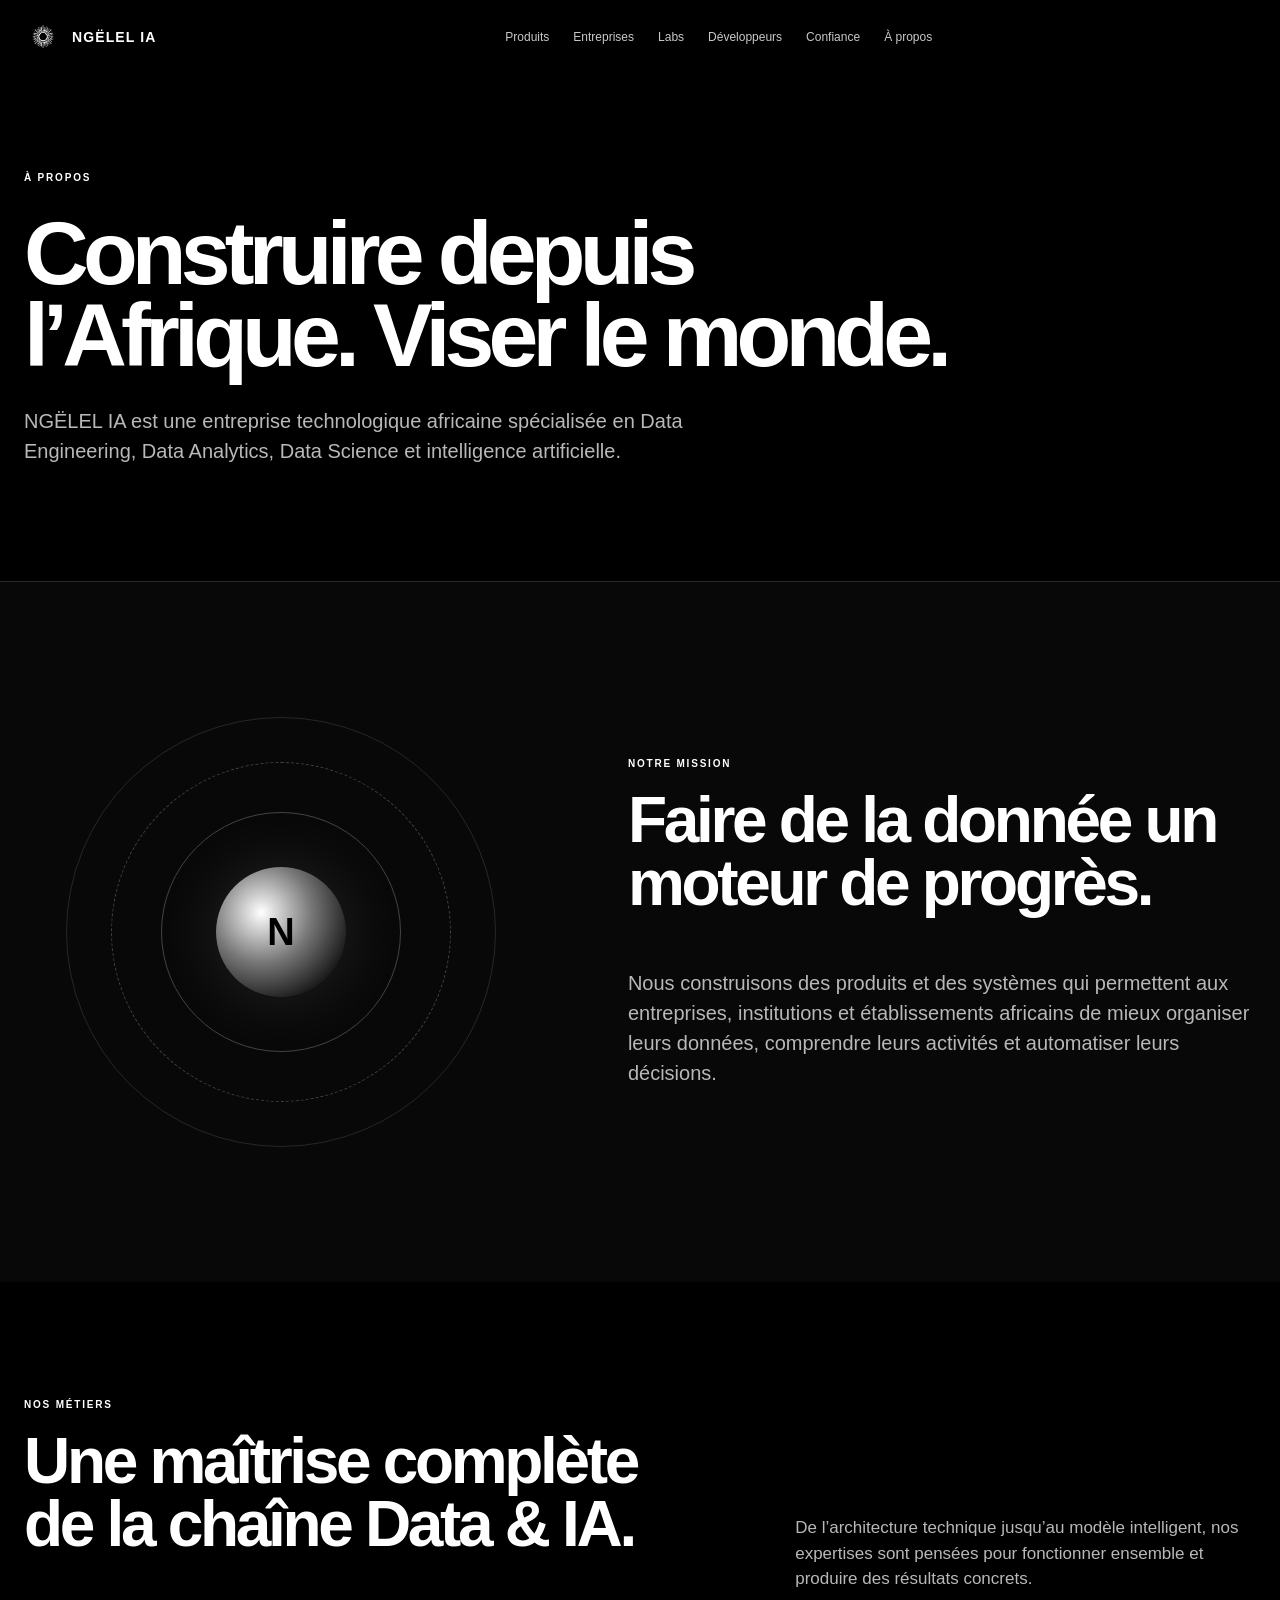
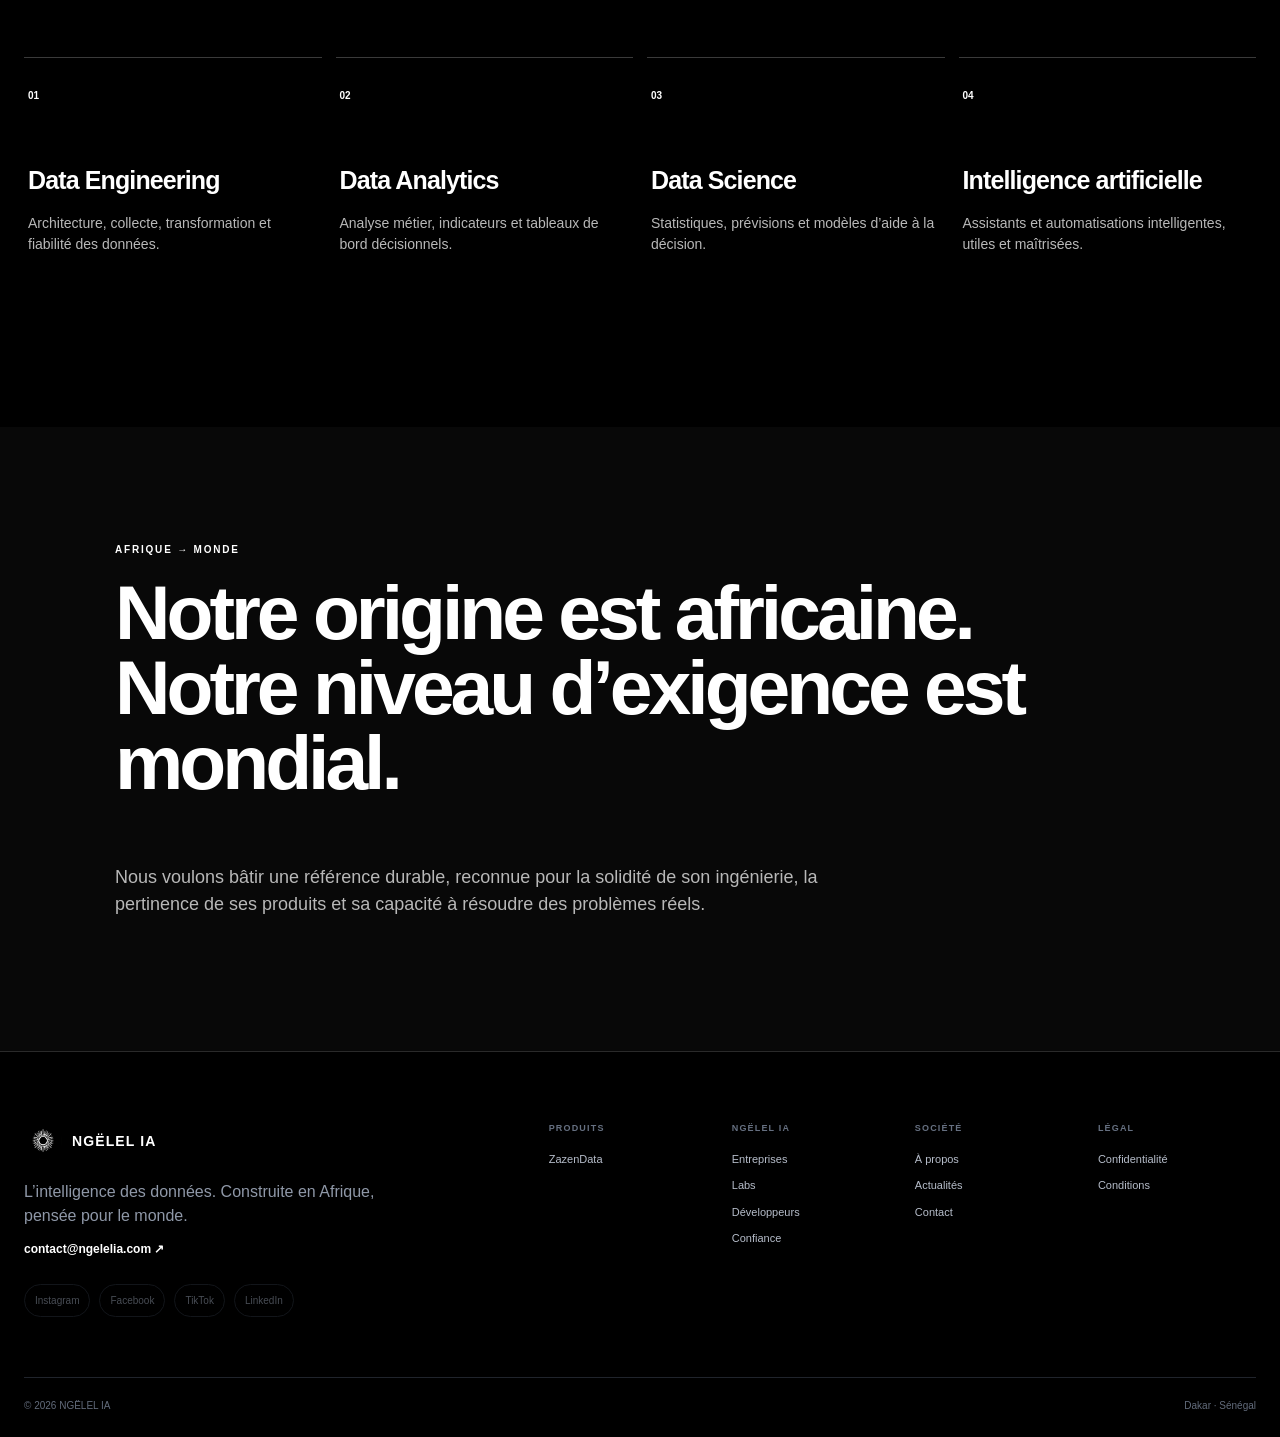
==== commit 1144eb2b: "Revise footer social links and product names Updated social media links and product names in the foo" ====
--- a/company.html
+++ b/company.html
@@ -100,13 +100,14 @@
    <p><span>L’intelligence des données. Construite en Afrique, pensée pour le monde.</span></p>
    <a class="footer-mail" href="mailto:contact@ngelelia.com">contact@ngelelia.com ↗</a>
    <div class="socials">
-     <a data-social="instagram" href="#" aria-disabled="true">Instagram</a>
-     <a data-social="facebook" href="#" aria-disabled="true">Facebook</a>
-     <a data-social="tiktok" href="#" aria-disabled="true">TikTok</a>
+<a data-social="instagram" href="https://www.instagram.com/ia_ngelel" aria-disabled="true">Instagram</a>
+<a data-social="facebook" href="https://www.facebook.com/profile.php?id=61593532836645" aria-disabled="true">Facebook</a>
+<a data-social="tiktok" href="https://www.tiktok.com/@ai_ngelel" aria-disabled="true">TikTok</a>
+<a data-social="linkedin" href="https://www.linkedin.com/in/ia-ngëlel-34a62b430" aria-disabled="true">LinkedIn</a>
    </div>
   </div>
   <div class="footer-links">
-   <div><strong><span>Produits</span></strong><a href="data.html">NGËLEL DATA</a><a href="gestion.html">NGËLEL FINANCE</a><a href="ecoles.html">NGËLEL · Écoles</a></div>
+    <div><strong><span>Produits</span></strong><a href="data.html">ZazenData</a></div>
    <div><strong>NGËLEL IA</strong><a href="enterprise.html"><span>Entreprises</span></a><a href="labs.html">Labs</a><a href="developers.html"><span>Développeurs</span></a><a href="security.html"><span>Confiance</span></a></div>
    <div><strong><span>Société</span></strong><a href="company.html"><span>À propos</span></a><a href="news.html"><span>Actualités</span></a><a href="contact.html">Contact</a></div>
    <div><strong><span>Légal</span></strong><a href="privacy.html"><span>Confidentialité</span></a><a href="terms.html"><span>Conditions</span></a></div>
